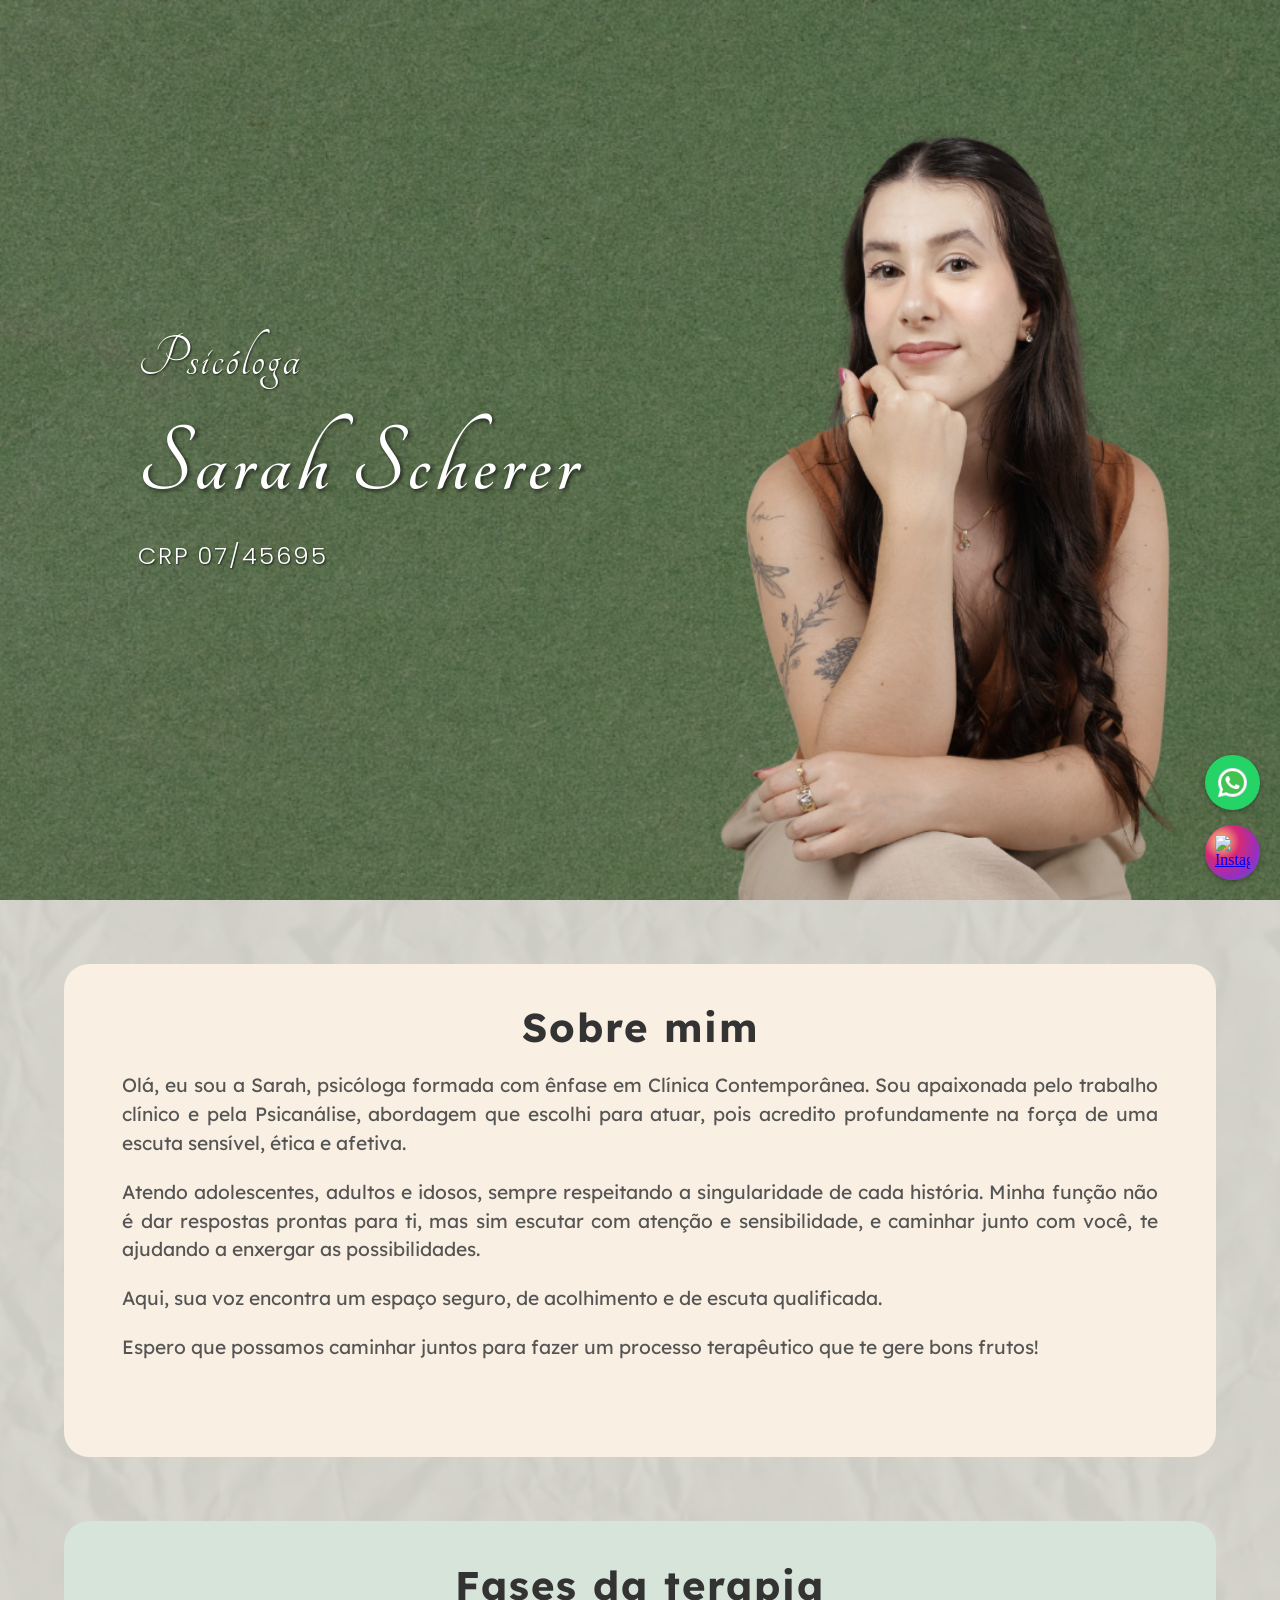
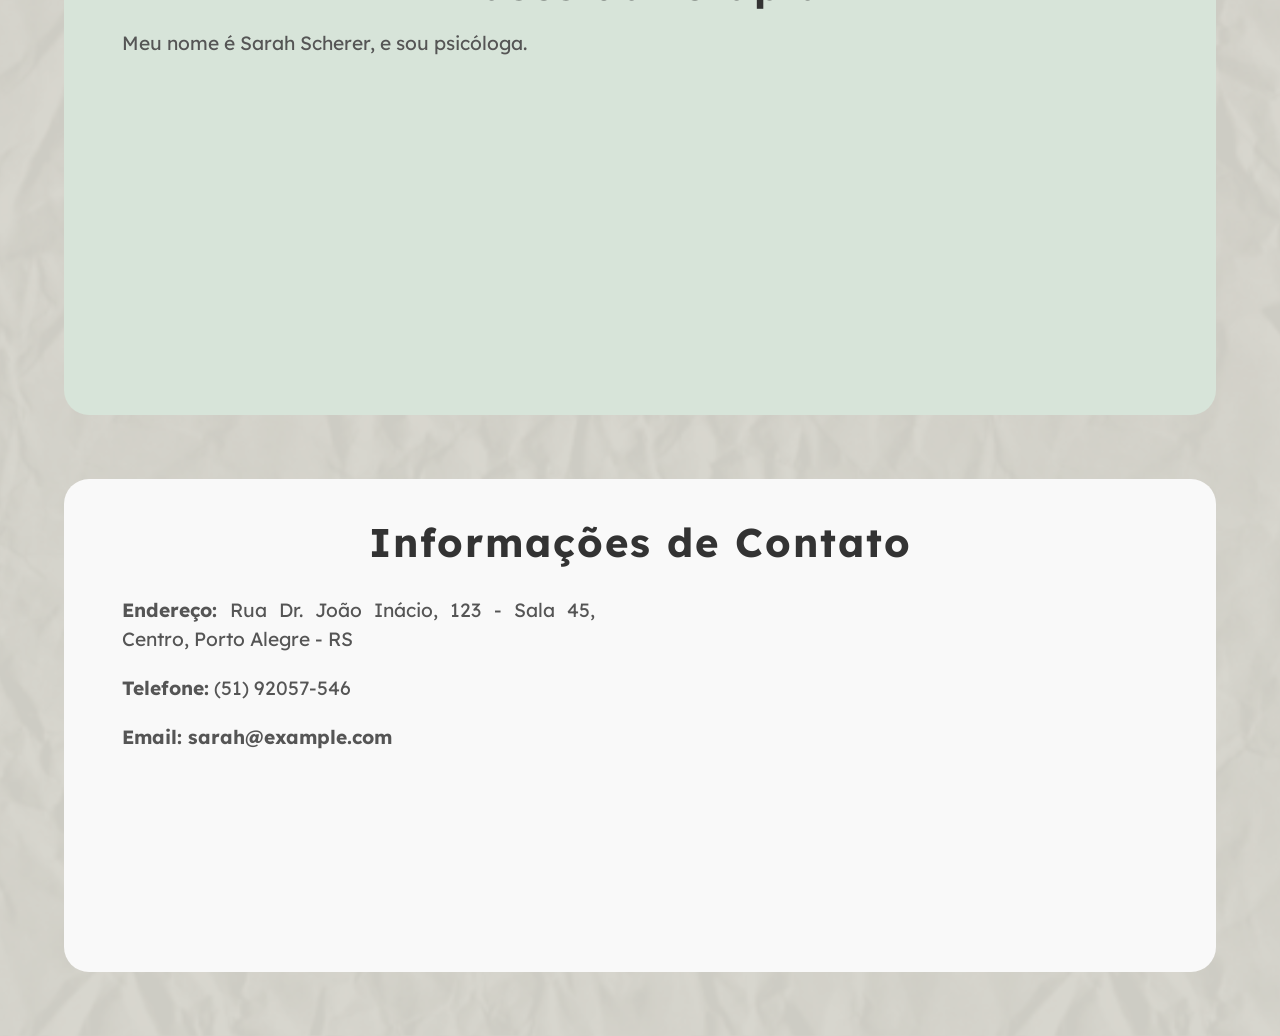
==== main.html @ 67344dad "website em contrucao" ====
<!DOCTYPE html>
<html>
<head>
    <meta charset="UTF-8">
    <meta name="viewport" content="width=device-width, initial-scale=1.0">
    <title>Psi Sarah Scherer</title>
    <link type="image/png" sizes="16x16" rel="icon" href="icon.png">
    <link rel="stylesheet" href="styles.css">
    <link rel="preconnect" href="https://fonts.googleapis.com">
    <link rel="preconnect" href="https://fonts.gstatic.com" crossorigin>
    <link href="https://fonts.googleapis.com/css2?family=Lexend:wght@100..900&family=Poppins:ital,wght@0,100;0,200;0,300;0,400;0,500;0,600;0,700;0,800;0,900;1,100;1,200;1,300;1,400;1,500;1,600;1,700;1,800;1,900&family=Tangerine:wght@400;700&display=swap" rel="stylesheet">
</head>
<body>
    <header id="header">
        <div>
            <h4>Psicóloga</h4>
            <h1>Sarah Scherer</h1>
            <p>CRP 07/45695</p>
        </div>
        <div></div>
    </header>

    <section id="About-me" class="content">
        <h1>Sobre mim</h1>
        <p>
            Olá, eu sou a Sarah, psicóloga formada com ênfase em Clínica Contemporânea. Sou apaixonada pelo trabalho clínico e pela Psicanálise, abordagem que escolhi para atuar, pois acredito profundamente na força de uma escuta sensível, ética e afetiva.
        </p>
        <p>
            Atendo adolescentes, adultos e idosos, sempre respeitando a singularidade de cada história. Minha função não é dar respostas prontas para ti, mas sim escutar com atenção e sensibilidade, e caminhar junto com você, te ajudando a enxergar as possibilidades. 
        </p>
        <p>
            Aqui, sua voz encontra um espaço seguro, de acolhimento e de escuta qualificada.
        </p>
        <p>
            Espero que possamos caminhar juntos para fazer um processo terapêutico que te gere bons frutos!
        </p>
    </section>

    <section id="Atendimentos" class="content">
        <h1>Fases da terapia</h1>
        <p>Meu nome é Sarah Scherer, e sou psicóloga.</p>
    </section>

    <section id="Contact-information" class="content">
        <div id="contact-header">
            <h1>Informações de Contato</h1>
        </div>
        <div id="contact-content">
            <div id="contact-info">
                <p><strong>Endereço:</strong> Rua Dr. João Inácio, 123 - Sala 45, Centro, Porto Alegre - RS</p>
                <p><strong>Telefone:</strong> (51) 92057-546</p>
                <p><strong>Email: sarah@example.com</strong></p>
            </div>
            <div id="map">
                <iframe src="https://www.google.com/maps/embed?pb=!1m18!1m12!1m3!1d3463.2585594897596!2d-51.14287822486118!3d-29.770164275062857!2m3!1f0!2f0!3f0!3m2!1i1024!2i768!4f13.1!3m3!1m2!1s0x9519692a69eae001%3A0x672a60e46c2f9cbd!2sFeels%20-%20Coworking%20de%20Sa%C3%BAde!5e0!3m2!1spt-BR!2sbr!4v1773282155510!5m2!1spt-BR!2sbr" style="border:0;" allowfullscreen="" loading="lazy" referrerpolicy="no-referrer-when-downgrade"></iframe>
            </div>
        </div>
    </section>

    <div class="social-float">
        <a href="https://wa.me/+555192057546" target="_blank" class="whatsapp">
            <img src="whatsapp-icon.png" alt="WhatsApp" />
        </a>
        <a href="https://instagram.com/psi.sarahscherer" target="_blank" class="instagram">
            <img src="instagram-icon.png" alt="Instagram" />
        </a>
    </div>
</body>
</html>
---- styles.css ----
header {
  background-image: url('fundo-sarah-verde.png'); /* replace with your image path */
  background-size: cover;
  background-position: center;
  min-height: 100vh;
  display: flex;
  flex-wrap: wrap;
  align-items: center;
  justify-content: flex-start;
  padding-left: 10%;
  color: white;
  font-family: "Tangerine", cursive;
  font-size: 2.5em;
  letter-spacing: 2px;
  word-spacing: -2px;
  text-shadow: 1.5px 1.5px 3px rgba(0,0,0,0.7);
}

#header h1 {
  margin: 0;
  padding: 10px;
  font-size: 2.5em;
  letter-spacing: 5px;
  font-weight: bold;
  color: white;
  text-shadow: 2px 2px 4px rgba(0,0,0,0.7);
}

#header h4 {
  margin: 0;
  padding: 10px;
  font-size: 1.5em;
  font-weight: normal;
  color: white;
  text-shadow: 1px 1px 2px rgba(0,0,0,0.7);
}

#header p {
  margin: 0;
  padding: 10px;
  font-size: 0.6em;
  font-family: "Poppins", sans-serif;
  font-weight: 300;
  color: white;
  text-shadow: 1px 1px 2px rgba(0,0,0,0.7);
}

body {
  background-image: url('fundo-bege.png'); /* replace with your image path */
  background-size: cover;
  background-position: center;
  margin: 0;
  padding: 0;
  background-color: antiquewhite;
}

section {
  font-family: "Lexend", sans-serif;
  margin: 0;
  padding: 0;
}

.content {
  min-height: 50vh;
  margin: 5%;
  padding: 5px;
  padding-left: 3%;
  padding-right: 3%;
  padding-bottom: 3%;
  border-radius: 25px;
  background-color: antiquewhite;
}

.content h1 {
  font-size: 2.5rem;
  font-weight: bold;
  color: #333;
  text-align: center;
  margin-bottom: 10px;
  letter-spacing: 2px;
}

.content p {
  margin-bottom: 20px;
  margin-left: 20px;
  margin-right: 20px;
  font-size: 1.2rem;
  line-height: 1.5;
  color: #555;
  text-align: justify;
}

#About-me {
  background-color: rgb(249, 239, 226);
}

#Atendimentos {
  background-color: #d7e4d9;
}

#Contact-information {
  background-color: #f9f9f9;
}

#contact-content {
  display: flex;
  flex-direction: column; /* default: stacked vertically */
  max-height: 100vh;
}

#contact-info {
  margin: 0;
  padding: 0;
  align-items: center;
}

#map {
  margin: 25px;
  aspect-ratio: 16 / 9; /* keeps proportion */
  max-height: 50vh;     /* matches parent */
}

#map iframe {
  width: 100%;
  height: 100%;
  border: 0;
}

/* On larger screens, keep info on top and map below */
@media (min-width: 1024px) {
  #contact-content {
    flex-direction: row; /* content and map side by side */
  }

  #contact-info {
    flex: 1;
  }

  #map {
    flex: 1;
  }
}




/*
#map {
  border: 2px solid #25D366;
  border-color: #25D366;
  flex: 1;
  margin: 25px;
  position: relative;
  max-height: 100%;
  padding-bottom: 56.25%;
  height: 0;
  overflow: hidden;
}

#map iframe {
  position: absolute;
  top: 0;
  right: 0;
  width: 100%;
  height: 100%;
}
*/

.social-float {
  position: fixed;       /* Keeps container fixed while scrolling */
  bottom: 20px;          /* Distance from bottom */
  right: 20px;            /* Distance from left */
  display: flex;
  flex-direction: column; /* Stack vertically */
  gap: 15px;             /* Space between icons */
  z-index: 100;
}

.social-float a {
  width: 55px;
  height: 55px;
  border-radius: 50%;
  display: flex;
  align-items: center;
  justify-content: center;
  box-shadow: 0 2px 5px rgba(0,0,0,0.3);
}

.social-float a img {
  width: 35px;
  height: 35px;
}

/* WhatsApp style */
.social-float .whatsapp {
  background-color: #25D366;
}

/* Instagram style */
.social-float .instagram {
  background: radial-gradient(circle at 30% 30%, #feda75, #d62976, #962fbf, #4f5bd5);
}
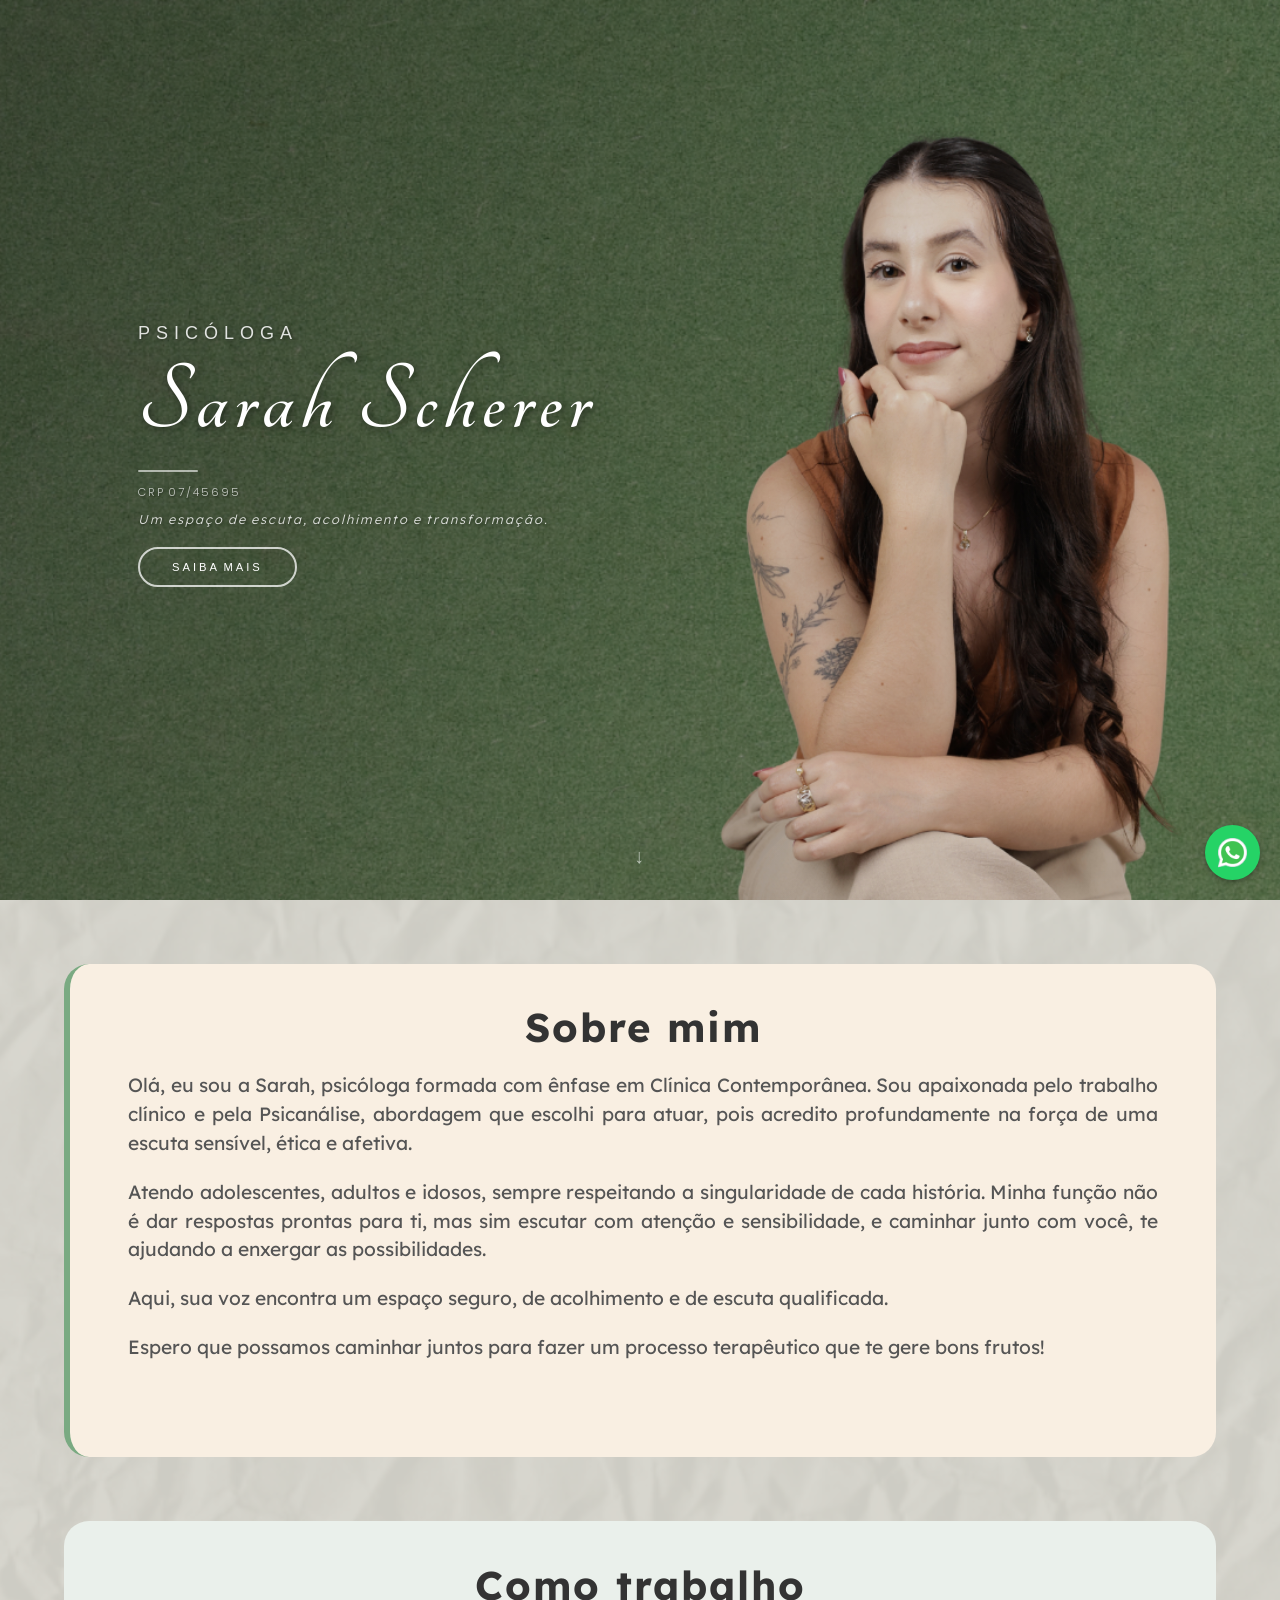
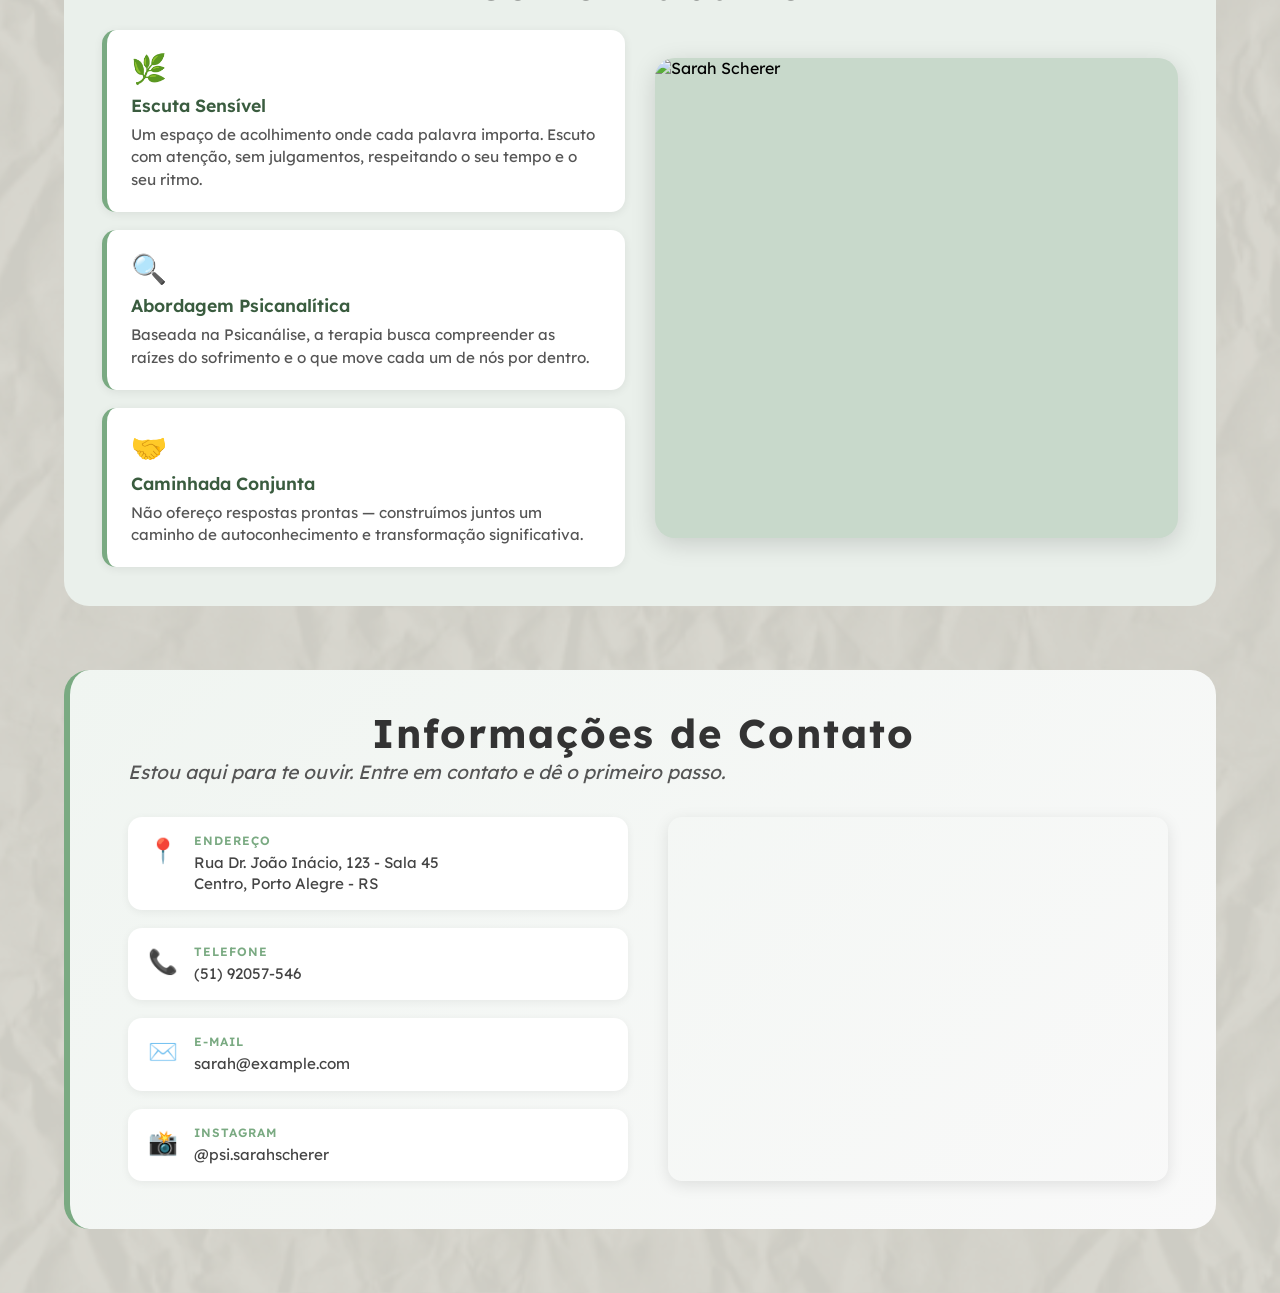
==== commit 1b09e51c: "projeto final" ====
--- a/main.html
+++ b/main.html
@@ -12,12 +12,19 @@
 </head>
 <body>
     <header id="header">
-        <div>
-            <h4>Psicóloga</h4>
-            <h1>Sarah Scherer</h1>
-            <p>CRP 07/45695</p>
+        <div id="header-content">
+            <div id="header-text">
+                <h4>Psicóloga</h4>
+                <h1>Sarah Scherer</h1>
+                <div class="header-divider"></div>
+                <p class="header-crp">CRP 07/45695</p>
+                <p class="header-tagline">Um espaço de escuta, acolhimento e transformação.</p>
+                <a href="#About-me" class="header-cta">Saiba mais</a>
+            </div>
         </div>
-        <div></div>
+        <div class="header-scroll-hint">
+            <span>↓</span>
+        </div>
     </header>
 
     <section id="About-me" class="content">
@@ -36,20 +43,67 @@
         </p>
     </section>
 
-    <section id="Atendimentos" class="content">
-        <h1>Fases da terapia</h1>
-        <p>Meu nome é Sarah Scherer, e sou psicóloga.</p>
+    <section id="Abordagem" class="content">
+        <h1>Como trabalho</h1>
+        <div class="abordagem-layout">
+            <div class="abordagem-cards">
+                <div class="abordagem-card">
+                    <div class="card-icon">🌿</div>
+                    <h3>Escuta Sensível</h3>
+                    <p>Um espaço de acolhimento onde cada palavra importa. Escuto com atenção, sem julgamentos, respeitando o seu tempo e o seu ritmo.</p>
+                </div>
+                <div class="abordagem-card">
+                    <div class="card-icon">🔍</div>
+                    <h3>Abordagem Psicanalítica</h3>
+                    <p>Baseada na Psicanálise, a terapia busca compreender as raízes do sofrimento e o que move cada um de nós por dentro.</p>
+                </div>
+                <div class="abordagem-card">
+                    <div class="card-icon">🤝</div>
+                    <h3>Caminhada Conjunta</h3>
+                    <p>Não ofereço respostas prontas — construímos juntos um caminho de autoconhecimento e transformação significativa.</p>
+                </div>
+            </div>
+            <div class="abordagem-foto">
+                <img src="foto-sarah.png" alt="Sarah Scherer" />
+            </div>
+        </div>
     </section>
 
     <section id="Contact-information" class="content">
         <div id="contact-header">
             <h1>Informações de Contato</h1>
+            <p class="contact-subtitle">Estou aqui para te ouvir. Entre em contato e dê o primeiro passo.</p>
         </div>
         <div id="contact-content">
             <div id="contact-info">
-                <p><strong>Endereço:</strong> Rua Dr. João Inácio, 123 - Sala 45, Centro, Porto Alegre - RS</p>
-                <p><strong>Telefone:</strong> (51) 92057-546</p>
-                <p><strong>Email: sarah@example.com</strong></p>
+                <div class="contact-item">
+                    <span class="contact-icon">📍</span>
+                    <div>
+                        <span class="contact-label">Endereço</span>
+                        <span class="contact-value">Rua Dr. João Inácio, 123 - Sala 45<br>Centro, Porto Alegre - RS</span>
+                    </div>
+                </div>
+                <div class="contact-item">
+                    <span class="contact-icon">📞</span>
+                    <div>
+                        <span class="contact-label">Telefone</span>
+                        <a href="tel:+555192057546" class="contact-value contact-link">(51) 92057-546</a>
+                    </div>
+                </div>
+                <div class="contact-item">
+                    <span class="contact-icon">✉️</span>
+                    <div>
+                        <span class="contact-label">E-mail</span>
+                        <a href="mailto:sarah@example.com" class="contact-value contact-link">sarah@example.com</a>
+                    </div>
+                </div>
+                <div class="contact-item">
+                    <span class="contact-icon">📸</span>
+                    <div>
+                        <span class="contact-label">Instagram</span>
+                        <a href="https://instagram.com/psi.sarahscherer" target="_blank" class="contact-value contact-link">@psi.sarahscherer</a>
+                    </div>
+                </div>
             </div>
             <div id="map">
                 <iframe src="https://www.google.com/maps/embed?pb=!1m18!1m12!1m3!1d3463.2585594897596!2d-51.14287822486118!3d-29.770164275062857!2m3!1f0!2f0!3f0!3m2!1i1024!2i768!4f13.1!3m3!1m2!1s0x9519692a69eae001%3A0x672a60e46c2f9cbd!2sFeels%20-%20Coworking%20de%20Sa%C3%BAde!5e0!3m2!1spt-BR!2sbr!4v1773282155510!5m2!1spt-BR!2sbr" style="border:0;" allowfullscreen="" loading="lazy" referrerpolicy="no-referrer-when-downgrade"></iframe>
@@ -61,9 +115,4 @@
         <a href="https://wa.me/+555192057546" target="_blank" class="whatsapp">
             <img src="whatsapp-icon.png" alt="WhatsApp" />
         </a>
-        <a href="https://instagram.com/psi.sarahscherer" target="_blank" class="instagram">
-            <img src="instagram-icon.png" alt="Instagram" />
-        </a>
-    </div>
-</body>
-</html>+        <a href="https://instagram.com/psi.sarahscherer" target="_blank" clas
--- a/styles.css
+++ b/styles.css
@@ -1,57 +1,189 @@
 header {
-  background-image: url('fundo-sarah-verde.png'); /* replace with your image path */
+  background-image: url('fundo-sarah-verde.png');
   background-size: cover;
   background-position: center;
   min-height: 100vh;
   display: flex;
-  flex-wrap: wrap;
+  flex-direction: column;
   align-items: center;
-  justify-content: flex-start;
-  padding-left: 10%;
+  justify-content: center;
+  padding: 0 6%;
   color: white;
   font-family: "Tangerine", cursive;
   font-size: 2.5em;
   letter-spacing: 2px;
   word-spacing: -2px;
-  text-shadow: 1.5px 1.5px 3px rgba(0,0,0,0.7);
+  position: relative;
+  overflow: hidden;
+  text-align: center;
+}
+
+@media (min-width: 768px) {
+  header {
+    align-items: flex-start;
+    padding-left: 10%;
+    padding-right: 0;
+    text-align: left;
+  }
+}
+
+header::before {
+  content: '';
+  position: absolute;
+  inset: 0;
+  background: linear-gradient(
+    120deg,
+    rgba(0, 0, 0, 0.38) 0%,
+    rgba(0, 0, 0, 0.10) 60%,
+    transparent 100%
+  );
+  pointer-events: none;
+}
+
+#header-content {
+  position: relative;
+  z-index: 1;
+  animation: fadeInUp 1s ease both;
+}
+
+#header-text {
+  display: flex;
+  flex-direction: column;
+  align-items: center;
+}
+
+@media (min-width: 768px) {
+  #header-text {
+    align-items: flex-start;
+  }
+}
+
+@keyframes fadeInUp {
+  from { opacity: 0; transform: translateY(30px); }
+  to   { opacity: 1; transform: translateY(0); }
 }
 
 #header h1 {
   margin: 0;
-  padding: 10px;
+  padding: 4px 10px;
   font-size: 2.5em;
-  letter-spacing: 5px;
+  letter-spacing: 6px;
   font-weight: bold;
   color: white;
-  text-shadow: 2px 2px 4px rgba(0,0,0,0.7);
+  text-shadow: 2px 2px 8px rgba(0,0,0,0.5);
+  animation: fadeInUp 1s ease 0.2s both;
 }
 
 #header h4 {
   margin: 0;
-  padding: 10px;
-  font-size: 1.5em;
+  padding: 10px 10px 2px;
+  font-size: 1.4em;
   font-weight: normal;
+  color: rgba(255,255,255,0.85);
+  letter-spacing: 6px;
+  text-transform: uppercase;
+  font-family: "Poppins", sans-serif;
+  font-size: 0.45em;
+  text-shadow: 1px 1px 4px rgba(0,0,0,0.5);
+  animation: fadeInUp 1s ease 0.1s both;
+}
+
+.header-divider {
+  width: 60px;
+  height: 2px;
+  background: rgba(255,255,255,0.6);
+  margin: 10px auto 12px;
+  border-radius: 2px;
+  animation: fadeInUp 1s ease 0.3s both;
+}
+
+@media (min-width: 768px) {
+  .header-divider {
+    margin: 10px 10px 12px;
+  }
+}
+
+.header-crp {
+  margin: 0 !important;
+  padding: 0 10px 6px !important;
+  font-size: 0.28em !important;
+  font-family: "Poppins", sans-serif !important;
+  font-weight: 300 !important;
+  color: rgba(255,255,255,0.7) !important;
+  letter-spacing: 2px;
+  text-shadow: 1px 1px 2px rgba(0,0,0,0.4) !important;
+  animation: fadeInUp 1s ease 0.35s both;
+}
+
+.header-tagline {
+  margin: 0 !important;
+  padding: 4px 10px 20px !important;
+  font-size: 0.32em !important;
+  font-family: "Lexend", sans-serif !important;
+  font-weight: 300 !important;
+  color: rgba(255,255,255,0.82) !important;
+  font-style: italic;
+  text-shadow: 1px 1px 3px rgba(0,0,0,0.4) !important;
+  animation: fadeInUp 1s ease 0.4s both;
+}
+
+.header-cta {
+  margin: 0 auto;
+  display: inline-block;
+  padding: 12px 32px;
+  background: transparent;
+  border: 2px solid rgba(255,255,255,0.75);
   color: white;
-  text-shadow: 1px 1px 2px rgba(0,0,0,0.7);
-}
-
-#header p {
-  margin: 0;
-  padding: 10px;
-  font-size: 0.6em;
   font-family: "Poppins", sans-serif;
-  font-weight: 300;
-  color: white;
-  text-shadow: 1px 1px 2px rgba(0,0,0,0.7);
-}
+  font-size: 0.28em;
+  font-weight: 400;
+  letter-spacing: 3px;
+  text-transform: uppercase;
+  text-decoration: none;
+  border-radius: 50px;
+  transition: background 0.3s ease, border-color 0.3s ease, transform 0.2s ease;
+  animation: fadeInUp 1s ease 0.5s both;
+}
+
+@media (min-width: 768px) {
+  .header-cta {
+    margin-left: 10px;
+  }
+}
+
+.header-cta:hover {
+  background: rgba(255,255,255,0.18);
+  border-color: white;
+  transform: translateY(-2px);
+}
+
+.header-scroll-hint {
+  position: absolute;
+  bottom: 32px;
+  left: 50%;
+  transform: translateX(-50%);
+  z-index: 1;
+  color: rgba(255,255,255,0.6);
+  font-size: 0.5em;
+  font-family: "Poppins", sans-serif;
+  animation: bounce 2s infinite;
+}
+
+@keyframes bounce {
+  0%, 100% { transform: translateX(-50%) translateY(0); }
+  50%       { transform: translateX(-50%) translateY(8px); }
+}
+
+
 
 body {
-  background-image: url('fundo-bege.png'); /* replace with your image path */
+  background-image: url('fundo-bege.png');
   background-size: cover;
   background-position: center;
   margin: 0;
   padding: 0;
   background-color: antiquewhite;
+  font-family: "Lexend", sans-serif;
 }
 
 section {
@@ -72,6 +204,7 @@
 }
 
 .content h1 {
+  font-family: "Lexend", sans-serif;
   font-size: 2.5rem;
   font-weight: bold;
   color: #333;
@@ -81,6 +214,7 @@
 }
 
 .content p {
+  font-family: "Lexend", sans-serif;
   margin-bottom: 20px;
   margin-left: 20px;
   margin-right: 20px;
@@ -92,6 +226,7 @@
 
 #About-me {
   background-color: rgb(249, 239, 226);
+  border-left: 6px solid #7aaa82;
 }
 
 #Atendimentos {
@@ -99,25 +234,102 @@
 }
 
 #Contact-information {
-  background-color: #f9f9f9;
-}
-
-#contact-content {
-  display: flex;
-  flex-direction: column; /* default: stacked vertically */
-  max-height: 100vh;
+  background: linear-gradient(135deg, #f0f5f1 0%, #f9f9f9 100%);
+  border-left: 6px solid #7aaa82;
+}
+
+#contact-header {
+  text-align: center;
+  margin-bottom: 10px;
+}
+
+.contact-subtitle {
+  font-family: "Lexend", sans-serif;
+  font-size: 1rem;
+  color: #777;
+  text-align: center;
+  margin-top: -10px;
+  margin-bottom: 24px;
+  font-style: italic;
 }
 
 #contact-info {
   margin: 0;
-  padding: 0;
-  align-items: center;
-}
+  padding: 10px 20px;
+  display: flex;
+  flex-direction: column;
+  gap: 18px;
+  justify-content: center;
+}
+
+.contact-item {
+  display: flex;
+  align-items: flex-start;
+  gap: 16px;
+  background: #ffffff;
+  border-radius: 14px;
+  padding: 16px 20px;
+  box-shadow: 0 2px 8px rgba(0,0,0,0.06);
+  transition: transform 0.2s ease, box-shadow 0.2s ease;
+}
+
+.contact-item:hover {
+  transform: translateY(-2px);
+  box-shadow: 0 5px 16px rgba(0,0,0,0.1);
+}
+
+.contact-icon {
+  font-size: 1.5rem;
+  flex-shrink: 0;
+  margin-top: 2px;
+}
+
+.contact-label {
+  display: block;
+  font-family: "Lexend", sans-serif;
+  font-size: 0.75rem;
+  font-weight: 600;
+  text-transform: uppercase;
+  letter-spacing: 1px;
+  color: #7aaa82;
+  margin-bottom: 4px;
+}
+
+.contact-value {
+  display: block;
+  font-family: "Lexend", sans-serif;
+  font-size: 0.95rem;
+  color: #444;
+  line-height: 1.4;
+}
+
+.contact-link {
+  text-decoration: none;
+  color: #444;
+  transition: color 0.2s ease;
+}
+
+.contact-link:hover {
+  color: #3a5c3f;
+  text-decoration: underline;
+}
+
+
+#contact-content {
+  display: flex;
+  flex-direction: column;
+  gap: 10px;
+}
+
+
 
 #map {
   margin: 25px;
-  aspect-ratio: 16 / 9; /* keeps proportion */
-  max-height: 50vh;     /* matches parent */
+  aspect-ratio: 16 / 9;
+  max-height: 50vh;
+  border-radius: 14px;
+  overflow: hidden;
+  box-shadow: 0 4px 16px rgba(0,0,0,0.1);
 }
 
 #map iframe {
@@ -126,10 +338,11 @@
   border: 0;
 }
 
-/* On larger screens, keep info on top and map below */
-@media (min-width: 1024px) {
+/* On larger screens, info and map side by side */
+@media (min-width: 768px) {
   #contact-content {
-    flex-direction: row; /* content and map side by side */
+    flex-direction: row;
+    align-items: stretch;
   }
 
   #contact-info {
@@ -138,6 +351,10 @@
 
   #map {
     flex: 1;
+    margin: 10px;
+    aspect-ratio: unset;
+    max-height: unset;
+    min-height: 350px;
   }
 }
 
@@ -166,6 +383,97 @@
 }
 */
 
+#Abordagem {
+  background-color: #eaf0eb;
+}
+
+.abordagem-layout {
+  display: flex;
+  flex-direction: column;
+  gap: 30px;
+  margin-top: 20px;
+  align-items: center;
+}
+
+.abordagem-cards {
+  display: flex;
+  flex-direction: column;
+  gap: 18px;
+  flex: 1;
+  width: 100%;
+}
+
+.abordagem-card {
+  background-color: #ffffff;
+  border-left: 5px solid #7aaa82;
+  border-radius: 14px;
+  padding: 20px 24px;
+  box-shadow: 0 2px 10px rgba(0,0,0,0.07);
+  transition: transform 0.2s ease, box-shadow 0.2s ease;
+}
+
+.abordagem-card:hover {
+  transform: translateY(-3px);
+  box-shadow: 0 6px 18px rgba(0,0,0,0.12);
+}
+
+.card-icon {
+  font-size: 1.8rem;
+  margin-bottom: 8px;
+}
+
+.abordagem-card h3 {
+  font-family: "Lexend", sans-serif;
+  font-size: 1.1rem;
+  font-weight: 600;
+  color: #3a5c3f;
+  margin: 0 0 8px 0;
+}
+
+.abordagem-card p {
+  font-family: "Lexend", sans-serif;
+  font-size: 0.95rem;
+  color: #555;
+  margin: 0;
+  line-height: 1.5;
+  text-align: left;
+}
+
+.abordagem-foto {
+  flex: 1;
+  display: flex;
+  align-items: center;
+  justify-content: center;
+  width: 100%;
+}
+
+.abordagem-foto img {
+  width: 100%;
+  max-width: 380px;
+  border-radius: 20px;
+  object-fit: cover;
+  box-shadow: 0 6px 24px rgba(0,0,0,0.15);
+  aspect-ratio: 3 / 4;
+  background-color: #c8d9cb;
+}
+
+@media (min-width: 768px) {
+  .abordagem-layout {
+    flex-direction: row;
+    align-items: stretch;
+  }
+
+  .abordagem-cards {
+    width: auto;
+  }
+
+  .abordagem-foto img {
+    max-width: 100%;
+    height: 100%;
+    max-height: 480px;
+  }
+}
+
 .social-float {
   position: fixed;       /* Keeps container fixed while scrolling */
   bottom: 20px;          /* Distance from bottom */
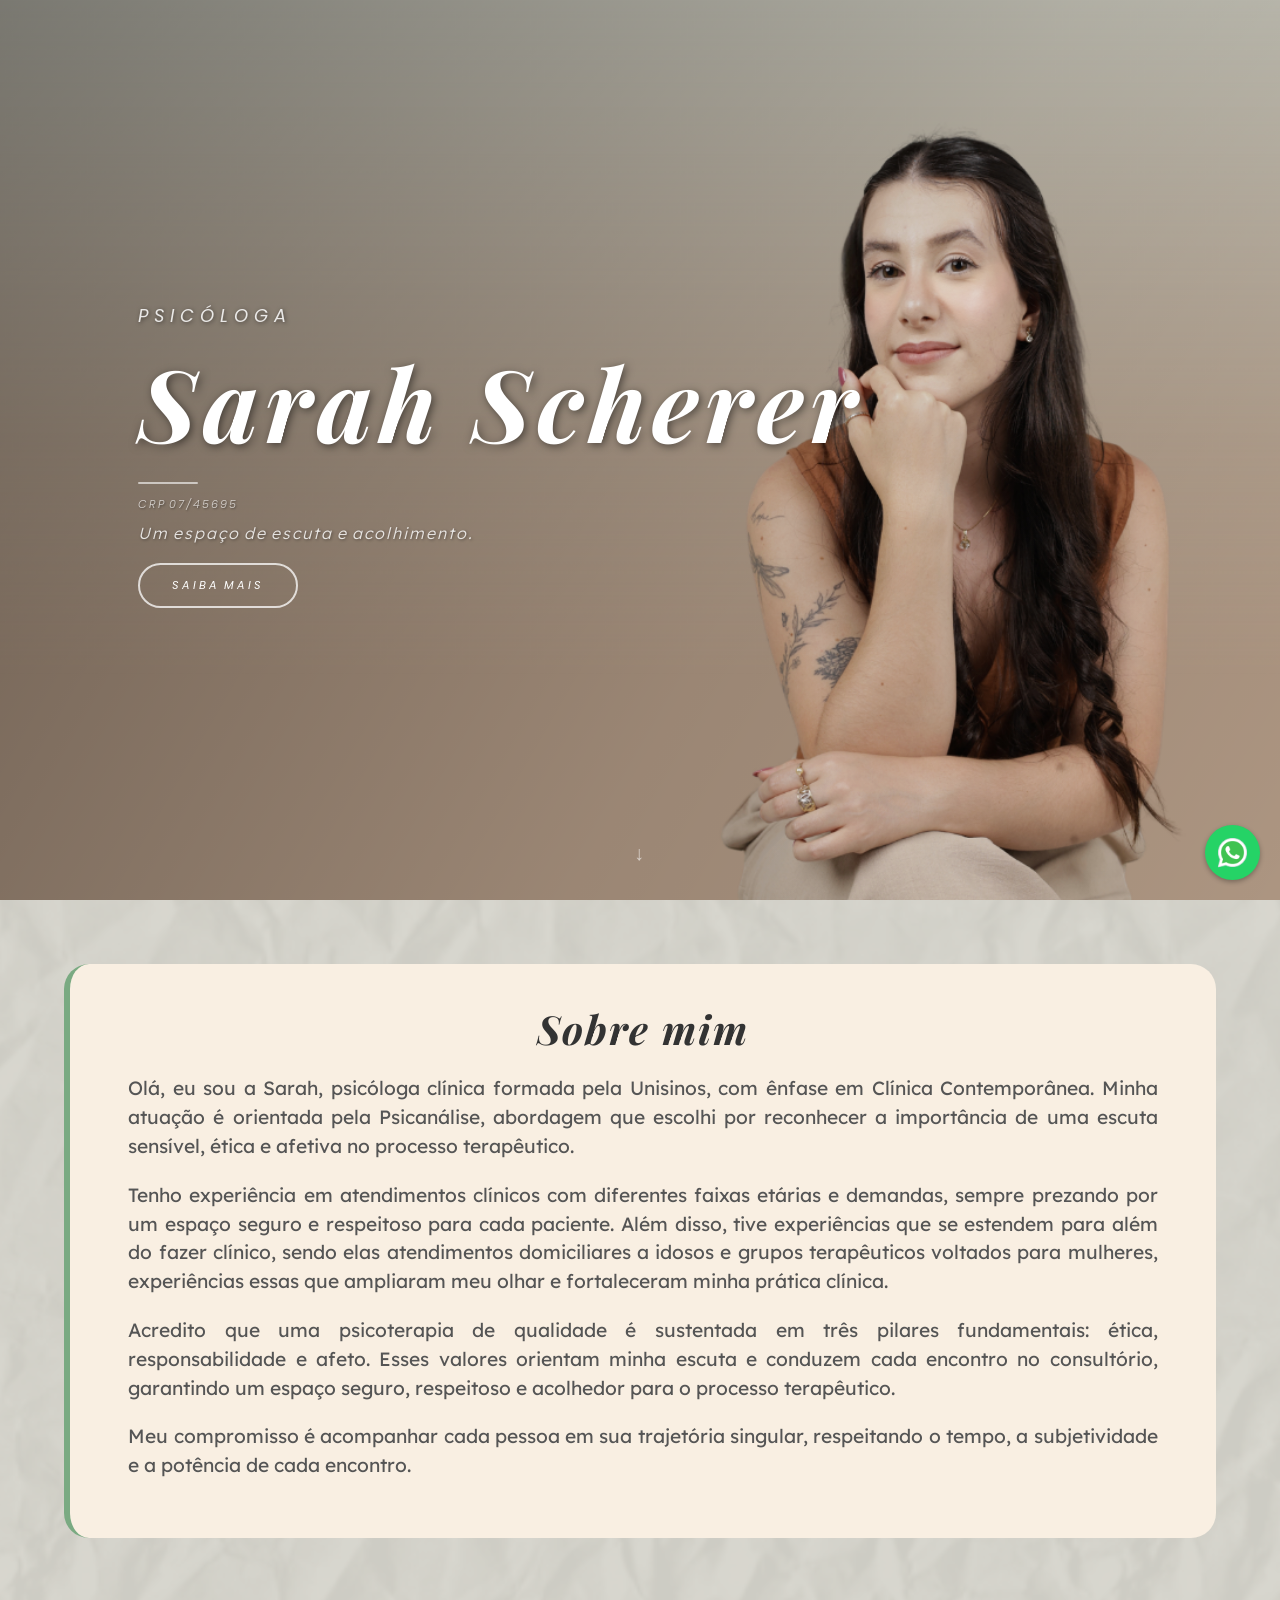
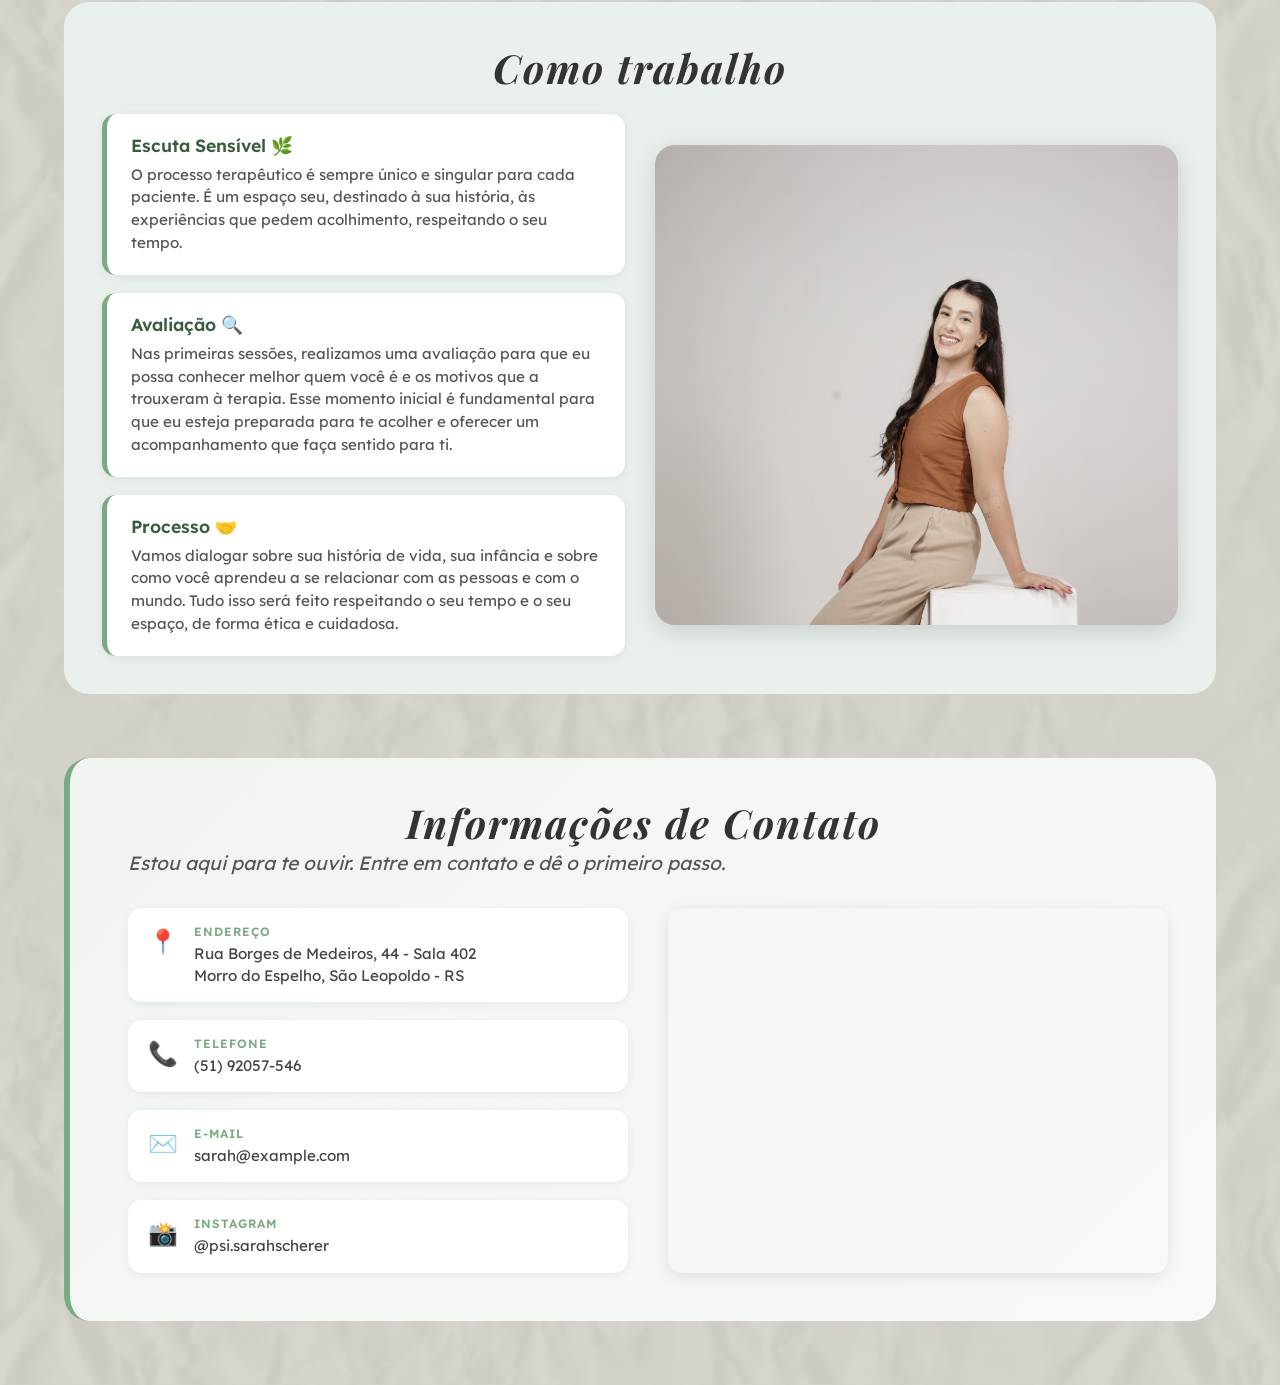
==== commit 98d2e49e: "versão final v1" ====
--- a/main.html
+++ b/main.html
@@ -8,8 +8,7 @@
     <link rel="stylesheet" href="styles.css">
     <link rel="preconnect" href="https://fonts.googleapis.com">
     <link rel="preconnect" href="https://fonts.gstatic.com" crossorigin>
-    <link href="https://fonts.googleapis.com/css2?family=Lexend:wght@100..900&family=Poppins:ital,wght@0,100;0,200;0,300;0,400;0,500;0,600;0,700;0,800;0,900;1,100;1,200;1,300;1,400;1,500;1,600;1,700;1,800;1,900&family=Tangerine:wght@400;700&display=swap" rel="stylesheet">
-</head>
+    <link href="https://fonts.googleapis.com/css2?family=Lexend:wght@100..900&family=Playfair+Display:ital,wght@0,400..900;1,400..900&family=Poppins:ital,wght@0,100;0,200;0,300;0,400;0,500;0,600;0,700;0,800;0,900;1,100;1,200;1,300;1,400;1,500;1,600;1,700;1,800;1,900&display=swap" rel="stylesheet">
 <body>
     <header id="header">
         <div id="header-content">
@@ -18,7 +17,7 @@
                 <h1>Sarah Scherer</h1>
                 <div class="header-divider"></div>
                 <p class="header-crp">CRP 07/45695</p>
-                <p class="header-tagline">Um espaço de escuta, acolhimento e transformação.</p>
+                <p class="header-tagline">Um espaço de escuta e acolhimento.</p>
                 <a href="#About-me" class="header-cta">Saiba mais</a>
             </div>
         </div>
@@ -29,6 +28,20 @@
 
     <section id="About-me" class="content">
         <h1>Sobre mim</h1>
+
+        <p>
+            Olá, eu sou a Sarah, psicóloga clínica formada pela Unisinos, com ênfase em Clínica Contemporânea. Minha atuação é orientada pela Psicanálise, abordagem que escolhi por reconhecer a importância de uma escuta sensível, ética e afetiva no processo terapêutico. 
+        </p>
+        <p>
+            Tenho experiência em atendimentos clínicos com diferentes faixas etárias e demandas, sempre prezando por um espaço seguro e respeitoso para cada paciente. Além disso, tive experiências que se estendem para além do fazer clínico, sendo elas atendimentos domiciliares a idosos e grupos terapêuticos voltados para mulheres, experiências essas que ampliaram meu olhar e fortaleceram minha prática clínica.
+        </p>
+        <p>
+            Acredito que uma psicoterapia de qualidade é sustentada em três pilares fundamentais: ética, responsabilidade e afeto. Esses valores orientam minha escuta e conduzem cada encontro no consultório, garantindo um espaço seguro, respeitoso e acolhedor para o processo terapêutico.
+        </p>
+        <p>
+            Meu compromisso é acompanhar cada pessoa em sua trajetória singular, respeitando o tempo, a subjetividade e a potência de cada encontro.
+        </p>
+<!--
         <p>
             Olá, eu sou a Sarah, psicóloga formada com ênfase em Clínica Contemporânea. Sou apaixonada pelo trabalho clínico e pela Psicanálise, abordagem que escolhi para atuar, pois acredito profundamente na força de uma escuta sensível, ética e afetiva.
         </p>
@@ -40,7 +53,7 @@
         </p>
         <p>
             Espero que possamos caminhar juntos para fazer um processo terapêutico que te gere bons frutos!
-        </p>
+        </p>-->
     </section>
 
     <section id="Abordagem" class="content">
@@ -48,23 +61,20 @@
         <div class="abordagem-layout">
             <div class="abordagem-cards">
                 <div class="abordagem-card">
-                    <div class="card-icon">🌿</div>
-                    <h3>Escuta Sensível</h3>
-                    <p>Um espaço de acolhimento onde cada palavra importa. Escuto com atenção, sem julgamentos, respeitando o seu tempo e o seu ritmo.</p>
+                    <h3>Escuta Sensível 🌿</h3>
+                    <p>O processo terapêutico é sempre único e singular para cada paciente. É um espaço seu, destinado à sua história, às experiências que pedem acolhimento, respeitando o seu tempo.</p>
                 </div>
                 <div class="abordagem-card">
-                    <div class="card-icon">🔍</div>
-                    <h3>Abordagem Psicanalítica</h3>
-                    <p>Baseada na Psicanálise, a terapia busca compreender as raízes do sofrimento e o que move cada um de nós por dentro.</p>
+                    <h3>Avaliação 🔍</h3>
+                    <p>Nas primeiras sessões, realizamos uma avaliação para que eu possa conhecer melhor quem você é e os motivos que a trouxeram à terapia. Esse momento inicial é fundamental para que eu esteja preparada para te acolher e oferecer um acompanhamento que faça sentido para ti.</p>
                 </div>
                 <div class="abordagem-card">
-                    <div class="card-icon">🤝</div>
-                    <h3>Caminhada Conjunta</h3>
-                    <p>Não ofereço respostas prontas — construímos juntos um caminho de autoconhecimento e transformação significativa.</p>
+                    <h3>Processo 🤝</h3>
+                    <p>Vamos dialogar sobre sua história de vida, sua infância e sobre como você aprendeu a se relacionar com as pessoas e com o mundo. Tudo isso será feito respeitando o seu tempo e o seu espaço, de forma ética e cuidadosa.</p>
                 </div>
             </div>
             <div class="abordagem-foto">
-                <img src="foto-sarah.png" alt="Sarah Scherer" />
+                <img src="foto-sarah.jpg" alt="Sarah Scherer" />
             </div>
         </div>
     </section>
@@ -80,14 +90,14 @@
                     <span class="contact-icon">📍</span>
                     <div>
                         <span class="contact-label">Endereço</span>
-                        <span class="contact-value">Rua Dr. João Inácio, 123 - Sala 45<br>Centro, Porto Alegre - RS</span>
+                        <span class="contact-value">Rua Borges de Medeiros, 44 - Sala 402<br>Morro do Espelho, São Leopoldo - RS</span>
                     </div>
                 </div>
                 <div class="contact-item">
                     <span class="contact-icon">📞</span>
                     <div>
                         <span class="contact-label">Telefone</span>
-                        <a href="tel:+555192057546" class="contact-value contact-link">(51) 92057-546</a>
+                        <a href="https://wa.me/+555192057546" class="contact-value contact-link">(51) 92057-546</a>
                     </div>
                 </div>
                 <div class="contact-item">
--- a/styles.css
+++ b/styles.css
@@ -1,5 +1,5 @@
 header {
-  background-image: url('fundo-sarah-verde.png');
+  background-image: url('fundo-sarah-bege.png');
   background-size: cover;
   background-position: center;
   min-height: 100vh;
@@ -9,7 +9,9 @@
   justify-content: center;
   padding: 0 6%;
   color: white;
-  font-family: "Tangerine", cursive;
+  font-family: "Playfair Display", serif;
+  font-style: italic;
+  font-weight: 400;
   font-size: 2.5em;
   letter-spacing: 2px;
   word-spacing: -2px;
@@ -68,7 +70,6 @@
   padding: 4px 10px;
   font-size: 2.5em;
   letter-spacing: 6px;
-  font-weight: bold;
   color: white;
   text-shadow: 2px 2px 8px rgba(0,0,0,0.5);
   animation: fadeInUp 1s ease 0.2s both;
@@ -118,7 +119,7 @@
 .header-tagline {
   margin: 0 !important;
   padding: 4px 10px 20px !important;
-  font-size: 0.32em !important;
+  font-size: 0.4em !important;
   font-family: "Lexend", sans-serif !important;
   font-weight: 300 !important;
   color: rgba(255,255,255,0.82) !important;
@@ -204,7 +205,8 @@
 }
 
 .content h1 {
-  font-family: "Lexend", sans-serif;
+  font-family: "Playfair Display", serif;
+  font-style: italic;
   font-size: 2.5rem;
   font-weight: bold;
   color: #333;
@@ -417,11 +419,6 @@
   box-shadow: 0 6px 18px rgba(0,0,0,0.12);
 }
 
-.card-icon {
-  font-size: 1.8rem;
-  margin-bottom: 8px;
-}
-
 .abordagem-card h3 {
   font-family: "Lexend", sans-serif;
   font-size: 1.1rem;
